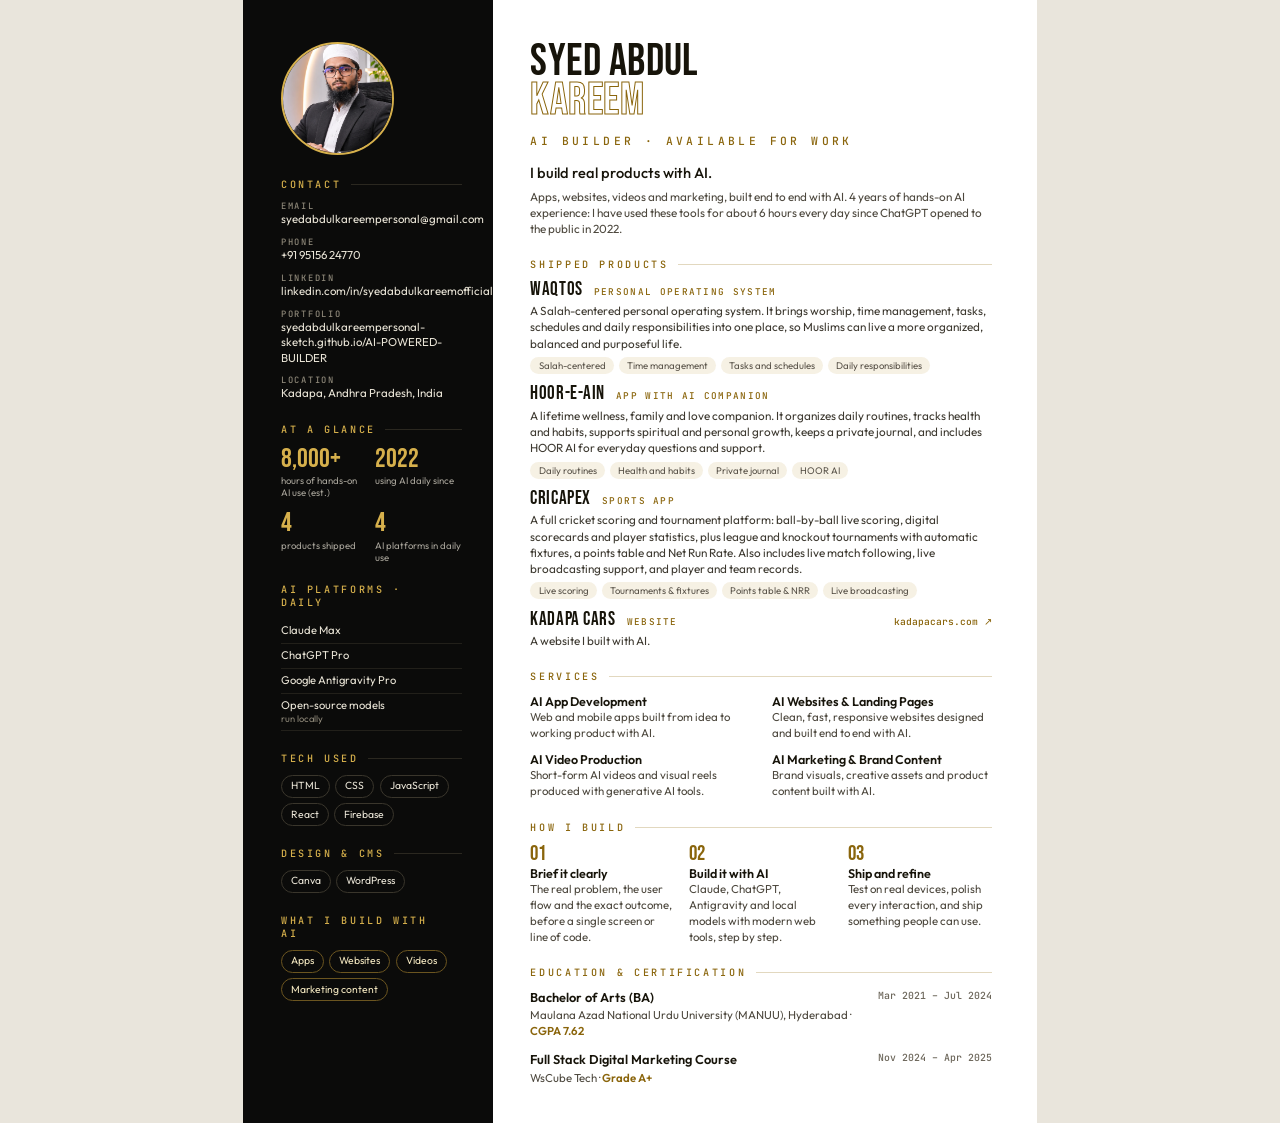
==== resume.html @ 91ba25c3 "Add one-page résumé (HTML + PDF) matching the portfolio Co-Authored-By: Claude Opus 5.5 <noreply@ant" ====
<!DOCTYPE html>
<html lang="en">
<head>
<meta charset="utf-8">
<title>Syed Abdul Kareem — AI Builder — Résumé</title>
<meta name="viewport" content="width=device-width, initial-scale=1">
<style>
@font-face { font-family: "Bebas Neue"; src: url("assets/fonts/bebas-neue.woff2") format("woff2"); }
@font-face { font-family: "Outfit"; src: url("assets/fonts/outfit.woff2") format("woff2"); font-weight: 300 700; }
@font-face { font-family: "JetBrains Mono"; src: url("assets/fonts/jetbrains-mono.woff2") format("woff2"); }
@page { size: A4; margin: 0; }
* { box-sizing: border-box; margin: 0; padding: 0; }
html { background: #e9e5dc; }
body { font: 400 8.8pt/1.38 "Outfit", system-ui, sans-serif; color: #17140a; -webkit-print-color-adjust: exact; print-color-adjust: exact; }
.page { width: 210mm; height: 297mm; overflow: hidden; margin: 0 auto; background: #fff; display: grid; grid-template-columns: 66mm 1fr; }
a { color: inherit; text-decoration: none; }
.side { background: #0b0b0a; color: #e9e4d6; padding: 11mm 8mm 9mm 10mm; }
.main { padding: 11mm 12mm 9mm 10mm; }
.photo { width: 30mm; height: 30mm; border-radius: 50%; object-fit: cover; object-position: 50% 18%; border: 2px solid #d6b04c; display: block; margin-bottom: 6mm; }
h1 { font: 400 34pt/.88 "Bebas Neue", Impact, sans-serif; letter-spacing: .01em; text-transform: uppercase; }
h1 span { color: transparent; -webkit-text-stroke: 1px #8a650c; }
.role { font: 500 8.5pt "JetBrains Mono", monospace; letter-spacing: .3em; text-transform: uppercase; color: #8a650c; margin: 3mm 0 4mm; }
.lead { font-size: 11pt; font-weight: 500; }
.sub { color: #4d483e; margin-top: 1.5mm; }
h2 { font: 500 7.6pt "JetBrains Mono", monospace; letter-spacing: .26em; text-transform: uppercase; color: #8a650c; display: flex; align-items: center; gap: 2.5mm; margin: 5.5mm 0 2.6mm; }
h2::after { content: ""; flex: 1; height: 1px; background: #e2d8bf; }
.side h2 { color: #d6b04c; margin-top: 5.5mm; }
.side h2::after { background: #2b2820; }
.side h2:first-of-type { margin-top: 0; }
.contact li, .side li { list-style: none; }
.contact li { margin-bottom: 2.2mm; font-size: 8.6pt; line-height: 1.35; }
.contact b { display: block; font: 500 6.6pt "JetBrains Mono", monospace; letter-spacing: .2em; text-transform: uppercase; color: #8d8778; }
.stats { display: grid; grid-template-columns: 1fr 1fr; gap: 3mm 2mm; }
.stats div strong { display: block; font: 400 20pt/1 "Bebas Neue", sans-serif; color: #d6b04c; }
.stats div span { font-size: 7.2pt; color: #a7a399; line-height: 1.25; display: block; margin-top: .6mm; }
.tags { display: flex; flex-wrap: wrap; gap: 1.4mm; }
.tags li { font-size: 7.8pt; padding: .9mm 2.4mm; border: 1px solid #3a362c; border-radius: 99px; }
.tags.gold li { border-color: #6b5520; color: #f3e7c0; }
.stack li { font-size: 8.4pt; padding: 1.1mm 0; border-bottom: 1px solid #22201a; }
.stack li small { display: block; color: #8d8778; font-size: 7pt; }
.stats + h2, .tags + h2 { margin-top: 5.5mm; }
.proj { margin-bottom: 3mm; break-inside: avoid; }
.proj header { display: flex; justify-content: space-between; align-items: baseline; gap: 3mm; }
.proj h3 { font: 400 14pt/1 "Bebas Neue", sans-serif; letter-spacing: .03em; }
.proj h3 em { font: 500 7pt "JetBrains Mono", monospace; letter-spacing: .14em; text-transform: uppercase; color: #8a650c; font-style: normal; margin-left: 2mm; }
.proj a { font: 500 7.2pt "JetBrains Mono", monospace; color: #8a650c; white-space: nowrap; }
.proj p { color: #3d3930; margin-top: 1mm; }
.proj ul { display: flex; flex-wrap: wrap; gap: 1.2mm; margin-top: 1.4mm; }
.proj ul li { list-style: none; font-size: 7.2pt; color: #5a544a; background: #f6f1e4; border-radius: 99px; padding: .5mm 2.2mm; }
.svc { display: grid; grid-template-columns: 1fr 1fr; gap: 2.4mm 6mm; }
.svc h3, .steps h3 { font-size: 9.4pt; font-weight: 600; }
.svc p, .steps p { color: #4d483e; font-size: 8.6pt; }
.steps { display: grid; grid-template-columns: repeat(3, 1fr); gap: 4mm; }
.steps b { font: 400 16pt/1 "Bebas Neue", sans-serif; color: #8a650c; display: block; }
.edu { display: grid; grid-template-columns: 1fr auto; gap: .5mm 4mm; margin-bottom: 3mm; }
.edu h3 { font-size: 9.6pt; font-weight: 600; }
.edu span { font: 500 7.4pt "JetBrains Mono", monospace; color: #6c665a; text-align: right; }
.edu p { color: #4d483e; font-size: 8.6pt; }
.edu i { font-style: normal; font-weight: 600; color: #8a650c; }
@media print { html { background: #fff; } .page { margin: 0; } }
</style>
</head>
<body>
<div class="page">
  <aside class="side">
    <img class="photo" src="assets/img/abdul-portrait.webp" alt="Syed Abdul Kareem">
    <h2>Contact</h2>
    <ul class="contact">
      <li><b>Email</b><a href="mailto:syedabdulkareempersonal@gmail.com">syedabdulkareempersonal@gmail.com</a></li>
      <li><b>Phone</b><a href="tel:+919515624770">+91 95156 24770</a></li>
      <li><b>LinkedIn</b><a href="https://www.linkedin.com/in/syedabdulkareemofficial/">linkedin.com/in/syedabdulkareemofficial</a></li>
      <li><b>Portfolio</b><a href="https://syedabdulkareempersonal-sketch.github.io/AI-POWERED-BUILDER/">syedabdulkareempersonal-sketch.github.io/AI-POWERED-BUILDER</a></li>
      <li><b>Location</b>Kadapa, Andhra Pradesh, India</li>
    </ul>
    <h2>At a glance</h2>
    <div class="stats">
      <div><strong>8,000+</strong><span>hours of hands-on AI use (est.)</span></div>
      <div><strong>2022</strong><span>using AI daily since</span></div>
      <div><strong>4</strong><span>products shipped</span></div>
      <div><strong>4</strong><span>AI platforms in daily use</span></div>
    </div>
    <h2>AI platforms · daily</h2>
    <ul class="stack">
      <li>Claude Max</li>
      <li>ChatGPT Pro</li>
      <li>Google Antigravity Pro</li>
      <li>Open-source models<small>run locally</small></li>
    </ul>
    <h2>Tech used</h2>
    <ul class="tags"><li>HTML</li><li>CSS</li><li>JavaScript</li><li>React</li><li>Firebase</li></ul>
    <h2>Design &amp; CMS</h2>
    <ul class="tags"><li>Canva</li><li>WordPress</li></ul>
    <h2>What I build with AI</h2>
    <ul class="tags gold"><li>Apps</li><li>Websites</li><li>Videos</li><li>Marketing content</li></ul>
  </aside>

  <main class="main">
    <h1>Syed Abdul<br><span>Kareem</span></h1>
    <p class="role">AI Builder · Available for work</p>
    <p class="lead">I build real products with AI.</p>
    <p class="sub">Apps, websites, videos and marketing, built end to end with AI. 4 years of hands-on AI experience: I have used these tools for about 6 hours every day since ChatGPT opened to the public in 2022.</p>

    <h2>Shipped products</h2>
    <article class="proj">
      <header><h3>WaqtOS <em>Personal operating system</em></h3></header>
      <p>A Salah-centered personal operating system. It brings worship, time management, tasks, schedules and daily responsibilities into one place, so Muslims can live a more organized, balanced and purposeful life.</p>
      <ul><li>Salah-centered</li><li>Time management</li><li>Tasks and schedules</li><li>Daily responsibilities</li></ul>
    </article>
    <article class="proj">
      <header><h3>HOOR-E-AIN <em>App with AI companion</em></h3></header>
      <p>A lifetime wellness, family and love companion. It organizes daily routines, tracks health and habits, supports spiritual and personal growth, keeps a private journal, and includes HOOR AI for everyday questions and support.</p>
      <ul><li>Daily routines</li><li>Health and habits</li><li>Private journal</li><li>HOOR AI</li></ul>
    </article>
    <article class="proj">
      <header><h3>CricApex <em>Sports app</em></h3></header>
      <p>A full cricket scoring and tournament platform: ball-by-ball live scoring, digital scorecards and player statistics, plus league and knockout tournaments with automatic fixtures, a points table and Net Run Rate. Also includes live match following, live broadcasting support, and player and team records.</p>
      <ul><li>Live scoring</li><li>Tournaments &amp; fixtures</li><li>Points table &amp; NRR</li><li>Live broadcasting</li></ul>
    </article>
    <article class="proj">
      <header><h3>Kadapa Cars <em>Website</em></h3><a href="https://kadapacars.com/">kadapacars.com ↗</a></header>
      <p>A website I built with AI.</p>
    </article>

    <h2>Services</h2>
    <div class="svc">
      <div><h3>AI App Development</h3><p>Web and mobile apps built from idea to working product with AI.</p></div>
      <div><h3>AI Websites &amp; Landing Pages</h3><p>Clean, fast, responsive websites designed and built end to end with AI.</p></div>
      <div><h3>AI Video Production</h3><p>Short-form AI videos and visual reels produced with generative AI tools.</p></div>
      <div><h3>AI Marketing &amp; Brand Content</h3><p>Brand visuals, creative assets and product content built with AI.</p></div>
    </div>

    <h2>How I build</h2>
    <div class="steps">
      <div><b>01</b><h3>Brief it clearly</h3><p>The real problem, the user flow and the exact outcome, before a single screen or line of code.</p></div>
      <div><b>02</b><h3>Build it with AI</h3><p>Claude, ChatGPT, Antigravity and local models with modern web tools, step by step.</p></div>
      <div><b>03</b><h3>Ship and refine</h3><p>Test on real devices, polish every interaction, and ship something people can use.</p></div>
    </div>

    <h2>Education &amp; certification</h2>
    <div class="edu"><h3>Bachelor of Arts (BA)</h3><span>Mar 2021 – Jul 2024</span><p>Maulana Azad National Urdu University (MANUU), Hyderabad · <i>CGPA 7.62</i></p></div>
    <div class="edu"><h3>Full Stack Digital Marketing Course</h3><span>Nov 2024 – Apr 2025</span><p>WsCube Tech · <i>Grade A+</i></p></div>
  </main>
</div>
</body>
</html>
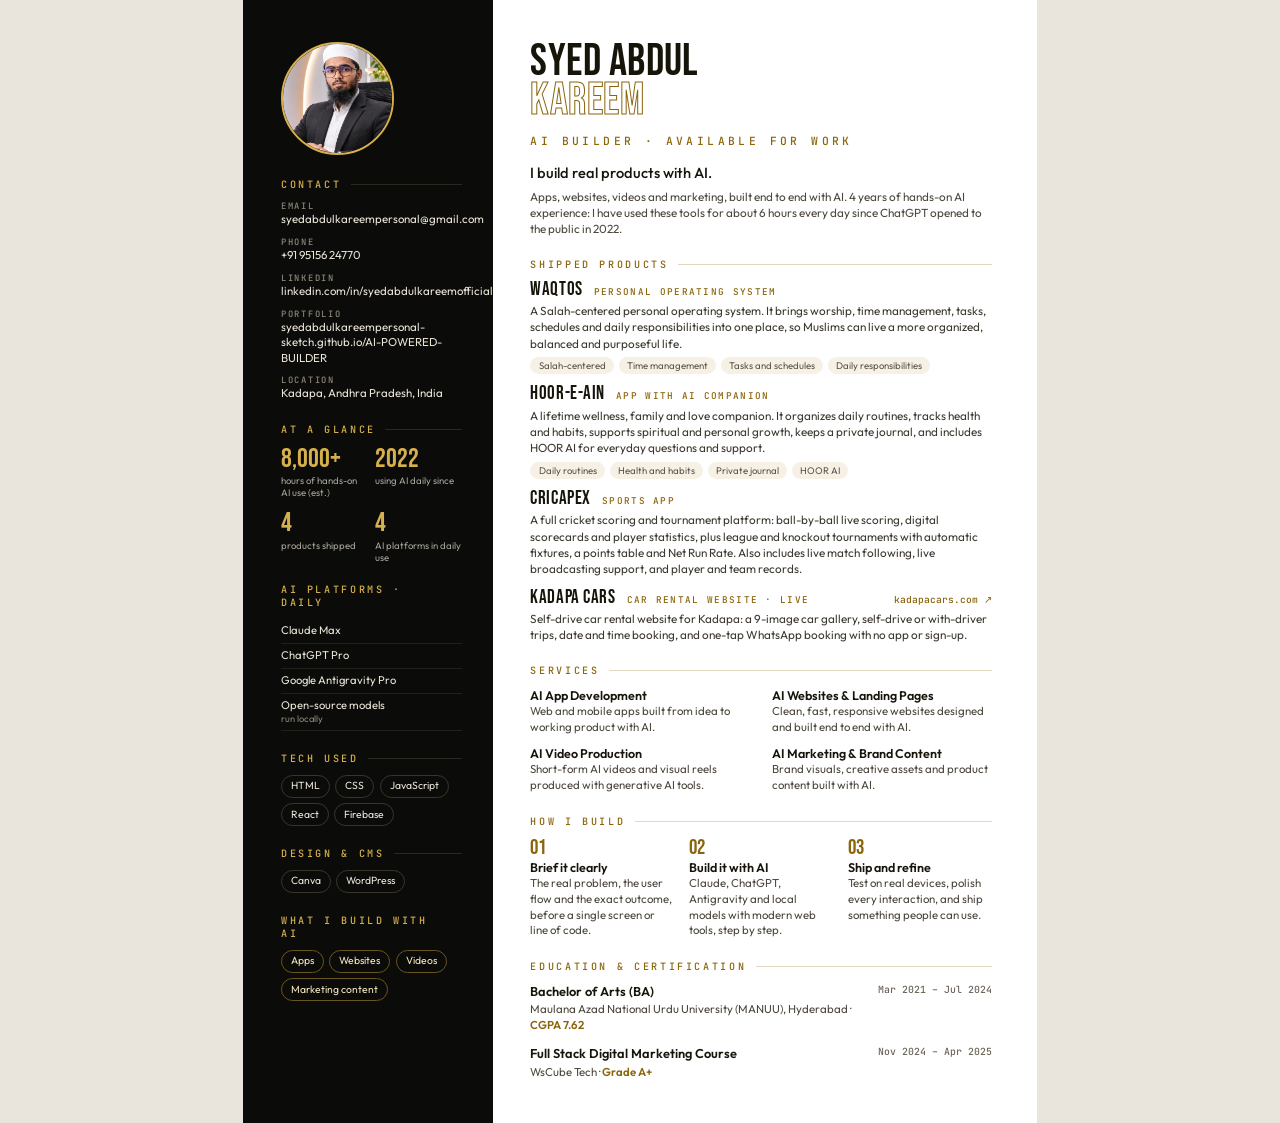
==== commit 83286e37: "Kadapa Cars: real description, features and phone screenshots; résumé updated Co-Authored-By: Claude" ====
--- a/resume.html
+++ b/resume.html
@@ -114,11 +114,11 @@
     <article class="proj">
       <header><h3>CricApex <em>Sports app</em></h3></header>
       <p>A full cricket scoring and tournament platform: ball-by-ball live scoring, digital scorecards and player statistics, plus league and knockout tournaments with automatic fixtures, a points table and Net Run Rate. Also includes live match following, live broadcasting support, and player and team records.</p>
-      <ul><li>Live scoring</li><li>Tournaments &amp; fixtures</li><li>Points table &amp; NRR</li><li>Live broadcasting</li></ul>
+      
     </article>
     <article class="proj">
-      <header><h3>Kadapa Cars <em>Website</em></h3><a href="https://kadapacars.com/">kadapacars.com ↗</a></header>
-      <p>A website I built with AI.</p>
+      <header><h3>Kadapa Cars <em>Car rental website · Live</em></h3><a href="https://kadapacars.com/">kadapacars.com ↗</a></header>
+      <p>Self-drive car rental website for Kadapa: a 9-image car gallery, self-drive or with-driver trips, date and time booking, and one-tap WhatsApp booking with no app or sign-up.</p>
     </article>
 
     <h2>Services</h2>
